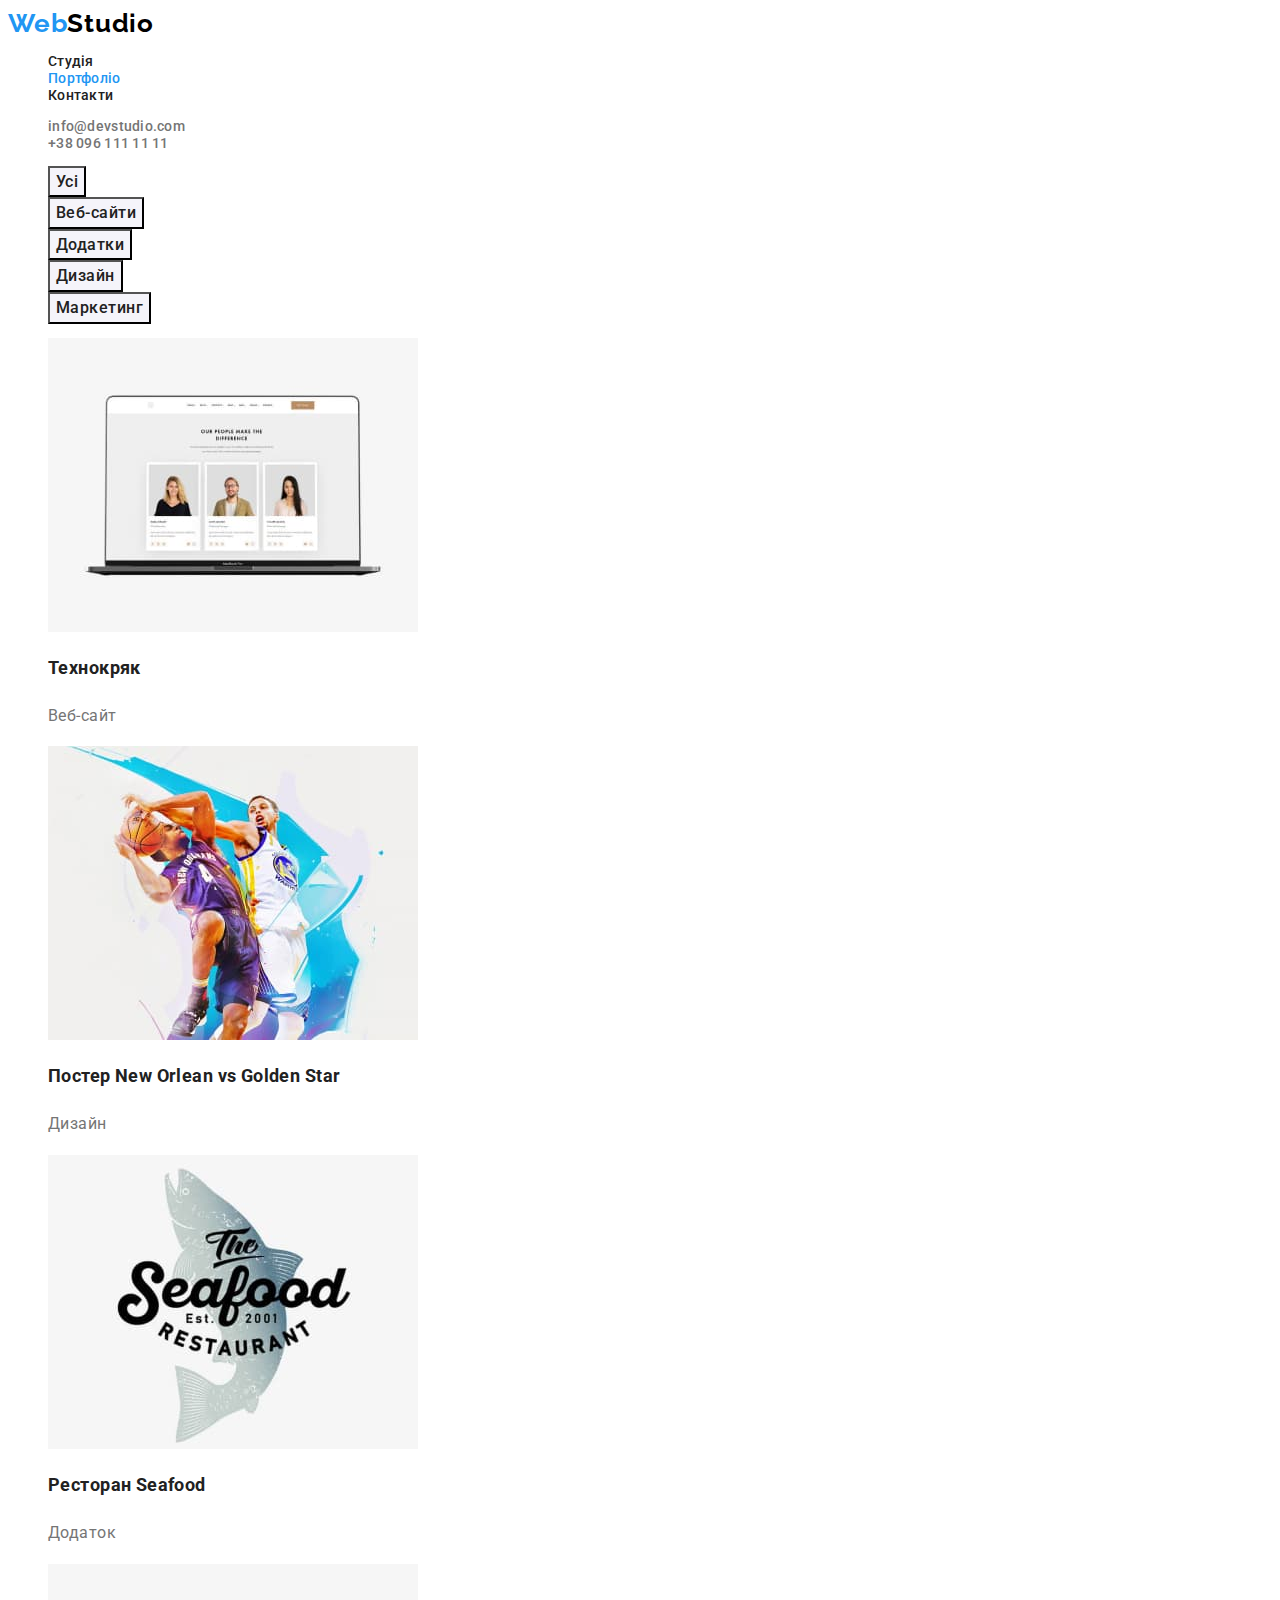
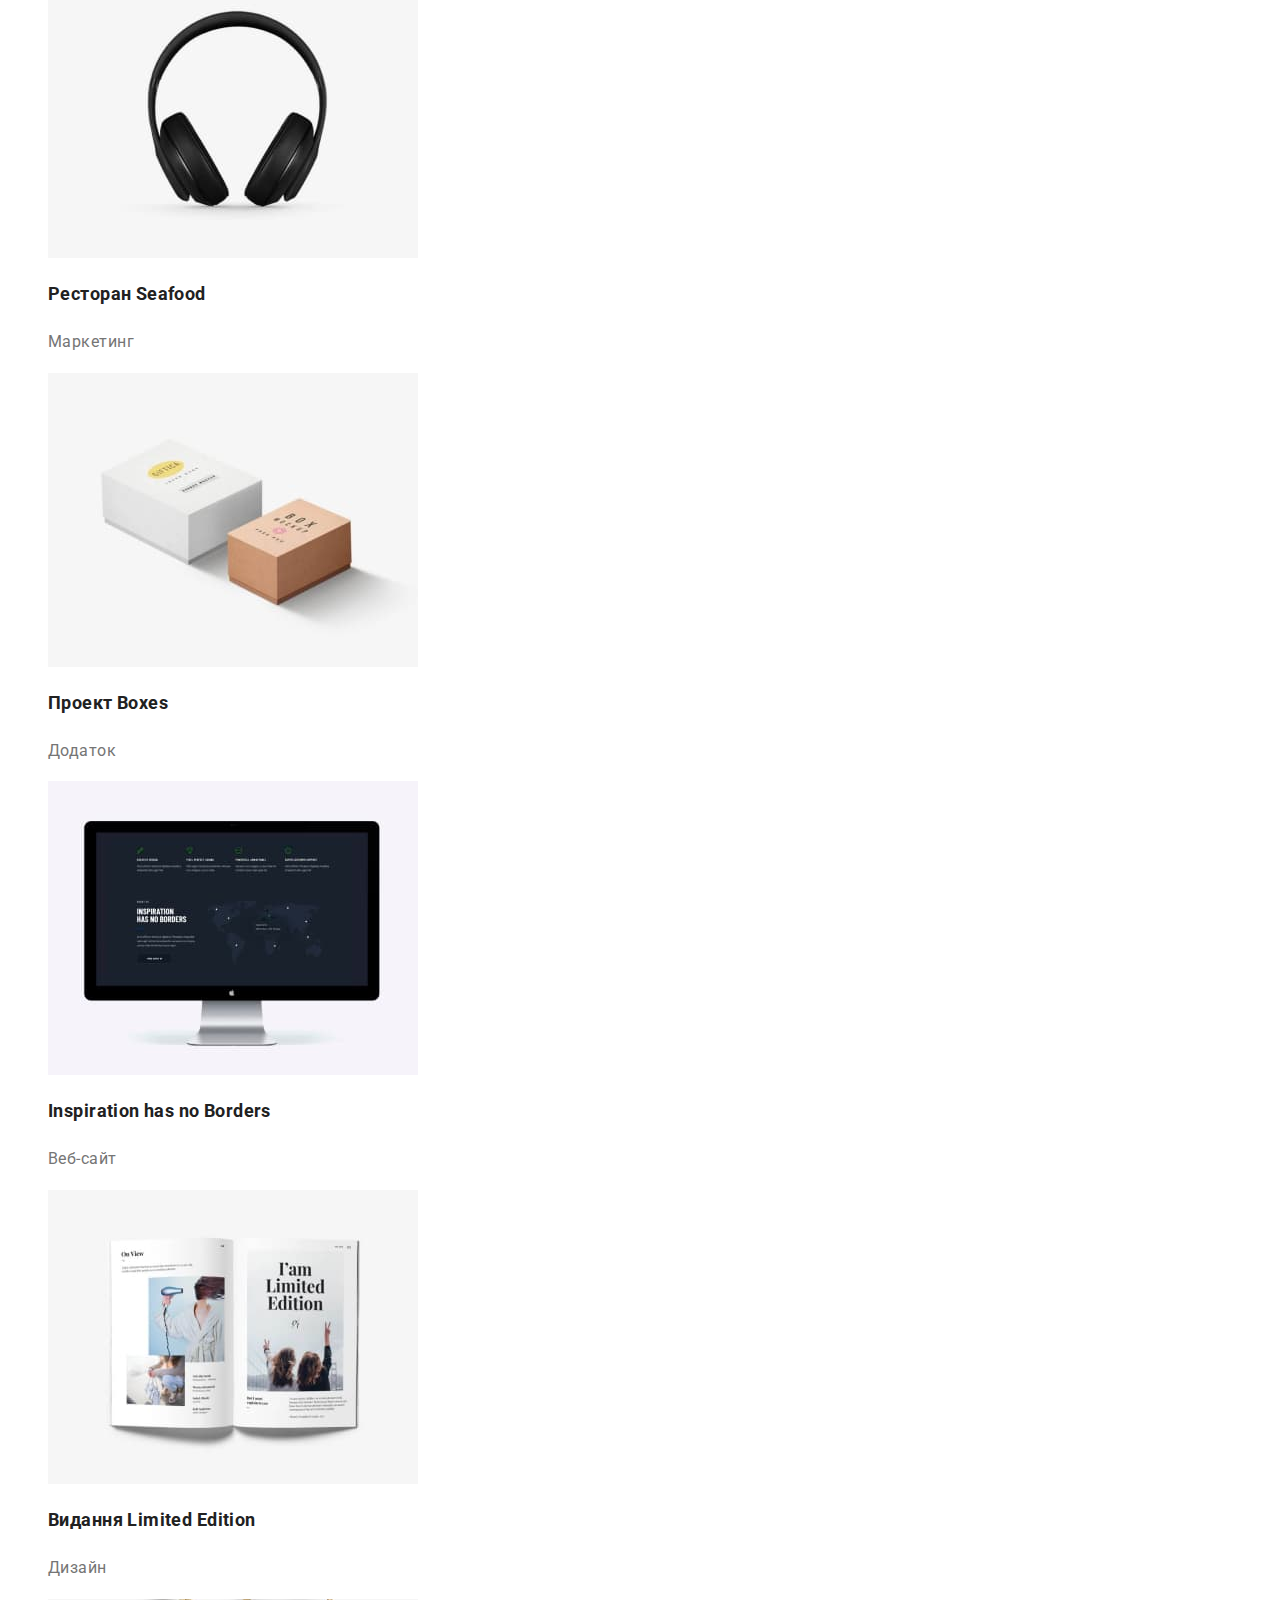
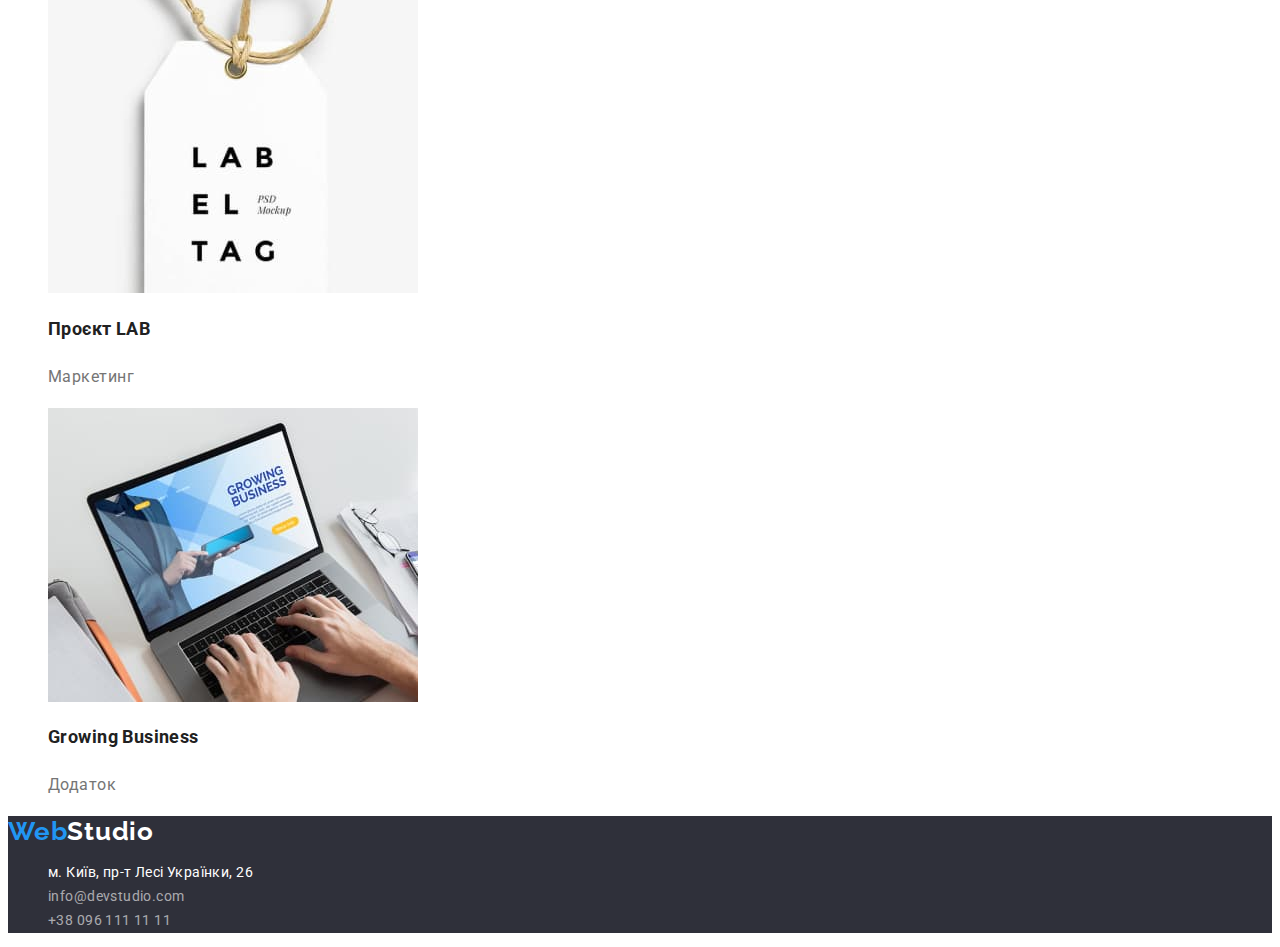
==== portfolio.html @ 6f320e2e "копія дз 2" ====
<!DOCTYPE html>
<html lang="uk">
  <head>
    <meta charset="UTF-8" />
    <meta http-equiv="X-UA-Compatible" content="IE=edge" />
    <meta name="viewport" content="width=device-width, initial-scale=1.0" />
    <title>Портфоліо</title>
    <link rel="preconnect" href="https://fonts.googleapis.com" />
    <link rel="preconnect" href="https://fonts.gstatic.com" crossorigin />
    <link
      href="https://fonts.googleapis.com/css2?family=Raleway:wght@700&family=Roboto:wght@400;500;700&display=swap"
      rel="stylesheet"
    />
    <link rel="stylesheet" href="./css/styles.css" />
  </head>
  <body>
    <!--Хедер-->
    <header class="sky">
      <a href="index.html" class="logo link"><span>Web</span>Studio</a>
      <!--Навігація-->
      <nav>
        <ul class="site-nav list">
          <li><a href="./index.html" class="link">Студія</a></li>
          <li><a href="./portfolio.html" class="link current">Портфоліо</a></li>
          <li><a href="" class="link">Контакти</a></li>
        </ul>
      </nav>
      <ul class="contact-nav list">
        <li>
          <a href="mailto:info@devstudio.com" class="link">info@devstudio.com</a>
        </li>
        <li><a href="tel:+380961111111" class="link">+38 096 111 11 11</a></li>
      </ul>
    </header>
    <!--Основний контент-->
    <main>
      <section>
        <h1 class="visually-hidden">Приклади робіт</h1>
        <ul class="filter list">
          <li>
            <button type="button" class="buttons">Усі</button>
          </li>
          <li>
            <button type="button" class="buttons">Веб-сайти</button>
          </li>
          <li>
            <button type="button" class="buttons">Додатки</button>
          </li>
          <li>
            <button type="button" class="buttons">Дизайн</button>
          </li>
          <li>
            <button type="button" class="buttons">Маркетинг</button>
          </li>
        </ul>
        <ul class="example list">
          <li>
            <img src="./images/website1.jpg" alt="Вебсайт" width="370" height="294" />
            <h2 class="title">Технокряк</h2>
            <p class="text">Веб-сайт</p>
          </li>
          <li>
            <img src="./images/design1.jpg" alt="Дизайн" width="370" height="294" />
            <h2 class="title">Постер New Orlean vs Golden Star</h2>
            <p class="text">Дизайн</p>
          </li>
          <li>
            <img src="./images/app1.jpg" alt="Додаток" width="370" height="294" />
            <h2 class="title">Ресторан Seafood</h2>
            <p class="text">Додаток</p>
          </li>
          <li>
            <img src="./images/marketing1.jpg" alt="Маркетинг" width="370" height="294" />
            <h2 class="title">Ресторан Seafood</h2>
            <p class="text">Маркетинг</p>
          </li>
          <li>
            <img src="./images/app2.jpg" alt="Додаток" width="370" height="294" />
            <h2 class="title">Проект Boxes</h2>
            <p class="text">Додаток</p>
          </li>
          <li>
            <img src="./images/website2.jpg" alt="Вебсайт" width="370" height="294" />
            <h2 class="title">Inspiration has no Borders</h2>
            <p class="text">Веб-сайт</p>
          </li>
          <li>
            <img src="./images/design2.jpg" alt="Дизайн" width="370" height="294" />
            <h2 class="title">Видання Limited Edition</h2>
            <p class="text">Дизайн</p>
          </li>
          <li>
            <img src="./images/marketing2.jpg" alt="Маркетинг" width="370" height="294" />
            <h2 class="title">Проєкт LAB</h2>
            <p class="text">Маркетинг</p>
          </li>
          <li>
            <img src="./images/app3.jpg" alt="Додаток" width="370" height="294" />
            <h2 class="title">Growing Business</h2>
            <p class="text">Додаток</p>
          </li>
        </ul>
      </section>
    </main>
    <!--Футер-->
    <footer class="ground">
      <a href="./index.html" class="logo low link"><span>Web</span>Studio</a>
      <address>
        <ul class="contact-low list">
          <li>
            <a
              href="https://goo.gl/maps/1MLwTADq2i4F3AsC8"
              target="_blank"
              title="Google maps"
              rel="noopener nofollow noreferrer"
              class="map link"
              >м. Київ, пр-т Лесі Українки, 26</a
            >
          </li>
          <li>
            <a href="mailto:info@devstudio.com" class="link-low link">info@devstudio.com</a>
          </li>
          <li><a href="tel:+380961111111" class="link-low link">+38 096 111 11 11</a></li>
        </ul>
      </address>
    </footer>
  </body>
</html>
---- css/styles.css ----
/* Палітра*/
/*Основний крлір тексту  #212121 */
/*Вторинний колір тексту #757575 */
/*Вторинний колір тексту #000000 */
/* Акцентний колір #2196F3 */
/* Акцентний колір #188CE8 */
/* Основний колір фону #FFFFFF */
/* Вторинний колір фону #2F303A */
/* Вторинний колір фону #EEEEEE */
/* Колір фону кнопок #F5F4FA */
/* Колір посилань rgba(255, 255, 255, 0.6)*/
/* #ECECEC */

:root {
  --primary-text-color--: #212121;
  --secondary-text-color--: #757575;
  --little-tetxt-color--: #000000;
  --accent-first-color--: #2196f3;
  --accent-second-color--: #188ce8;
  --primary-bg-color--: #ffffff;
  --secondary-bg-color--: #2f303a;
  --little-bg-color--: #f5f5f5;
  --button-bg-color--: #f5f4fa;
  --link-color--: rgba(255, 255, 255, 0.6);
}

body {
  background-color: var(--primary-bg-color);
  color: #212121;

  font-family: 'Roboto', sans-serif;
  font-size: 14px;
  letter-spacing: 0.03em;
}
.list {
  list-style: none;
}
.link,
address {
  text-decoration: none;
}
.site-nav .link:hover,
.site-nav .link:focus {
  color: var(--accent-first-color--);
}
.contact-nav .link:hover,
.contact-nav .link:focus {
  color: var(--accent-first-color--);
}
.buttons:hover,
.buttons:focus {
  color: #ffffff;
  background-color: var(--accent-first-color--);
}
.button:hover,
.button:focus {
  color: #ffffff;
  background-color: var(--accent-second-color--);
}
.contact-low .map:hover,
.contact-low .map:focus {
  color: var(--accent-first-color--);
}
.contact-low .link-low:hover,
.contact-low .link-low:focus {
  color: var(--accent-first-color--);
}

/* Портфоліо */

/* Logo */
.logo {
  color: var(--little-tetxt-color--);

  font-family: 'Raleway';
  font-style: normal;
  font-weight: 700;
  font-size: 26px;
  line-height: 1.19;
  letter-spacing: 0.03em;
}
.logo span {
  color: var(--accent-first-color--);
}

/* Site-nav */
.site-nav .link {
  color: var(--primary-text-color--);

  font-weight: 500;
  font-size: 14px;
  line-height: 1.14;
  letter-spacing: 0.02em;
}
.site-nav .current {
  color: var(--accent-first-color--);
}

/* Contact nav */
.contact-nav .link {
  color: var(--secondary-text-color--);

  font-weight: 500;
  font-size: 14px;
  line-height: 1.14;
  letter-spacing: 0.02em;
}
/* Example filter */
.buttons {
  color: var(--primary-text-color--);
  background-color: var(--button-bg-color--);
  cursor: pointer;

  font-family: inherit;
  font-style: normal;
  font-weight: 500;
  font-size: 16px;
  line-height: 1.6;
  text-align: center;
  letter-spacing: 0.03em;
}

/* Example list */
.example .title {
  color: var(--primary-text-color--);

  font-weight: 700;
  font-size: 18px;
  line-height: 2;
}
.example .text {
  color: var(--secondary-text-color--);

  font-weight: 400;
  font-size: 16px;
  line-height: 1.8;
  letter-spacing: 0.03em;
}

/* Студія */

/* Основний контент */
.hero {
  background-color: var(--secondary-bg-color--);
}
.hero-title {
  color: #ffffff;

  font-weight: 900;
  font-size: 44px;
  line-height: 1.4;
  text-align: center;
  letter-spacing: 0.06em;
  text-transform: uppercase;
}
.button {
  color: #ffffff;
  background-color: #2196f3;
  cursor: pointer;

  font-family: inherit;
  font-style: normal;
  font-weight: 700;
  font-size: 16px;
  line-height: 1.9;

  display: flex;
  align-items: center;
  text-align: center;
  letter-spacing: 0.06em;
}

/* Особливості */
.visually-hidden {
  position: absolute;
  width: 1px;
  height: 1px;
  margin: -1px;
  border: 0;
  padding: 0;

  white-space: nowrap;
  clip-path: inset(100%);
  clip: rect(0 0 0 0);
  overflow: hidden;
}

.features-list .title {
  color: var(--primary-text-color--);

  font-weight: 700;
  font-size: 14px;
  line-height: 1.14;
  letter-spacing: 0.03em;
  text-transform: uppercase;
}
.features-list .text {
  color: var(--secondary-text-color--);

  font-weight: 400;
  font-size: 14px;
  line-height: 1.7;
  letter-spacing: 0.03em;
}

/* Чим ми займаємось */ /* Наша команда */

.direction .title,
.team .title {
  color: var(--primary-text-color--);

  font-weight: 700;
  font-size: 36px;
  line-height: 1.17;
  text-align: center;
  letter-spacing: 0.03em;
}
.team {
  background-color: #f5f4fa;
}
.card {
  background-color: var(--primary-bg-color--);
}
.team .name {
  color: var(--primary-text-color--);

  font-weight: 500;
  font-size: 16px;
  line-height: 1.19;
  letter-spacing: 0.03em;
}
.team .profession {
  color: var(--secondary-text-color--);

  font-weight: 400;
  font-size: 16px;
  line-height: 1.19;
  letter-spacing: 0.03em;
}

/* Footer */

.ground {
  background-color: var(--secondary-bg-color--);
}

/*Logo low*/
.logo.low {
  color: #ffffff;
}
.logo.low span {
  color: var(--accent-first-color--);
}

/*Contact low */
.contact-low {
  font-style: normal;
}
.contact-low .map {
  color: #ffffff;

  font-weight: 400;
  font-size: 14px;
  line-height: 1.7;
  letter-spacing: 0.03em;
}
.contact-low .link-low {
  color: var(--link-color--);

  font-weight: 400;
  font-size: 14px;
  line-height: 1.7;
  letter-spacing: 0.03em;
}
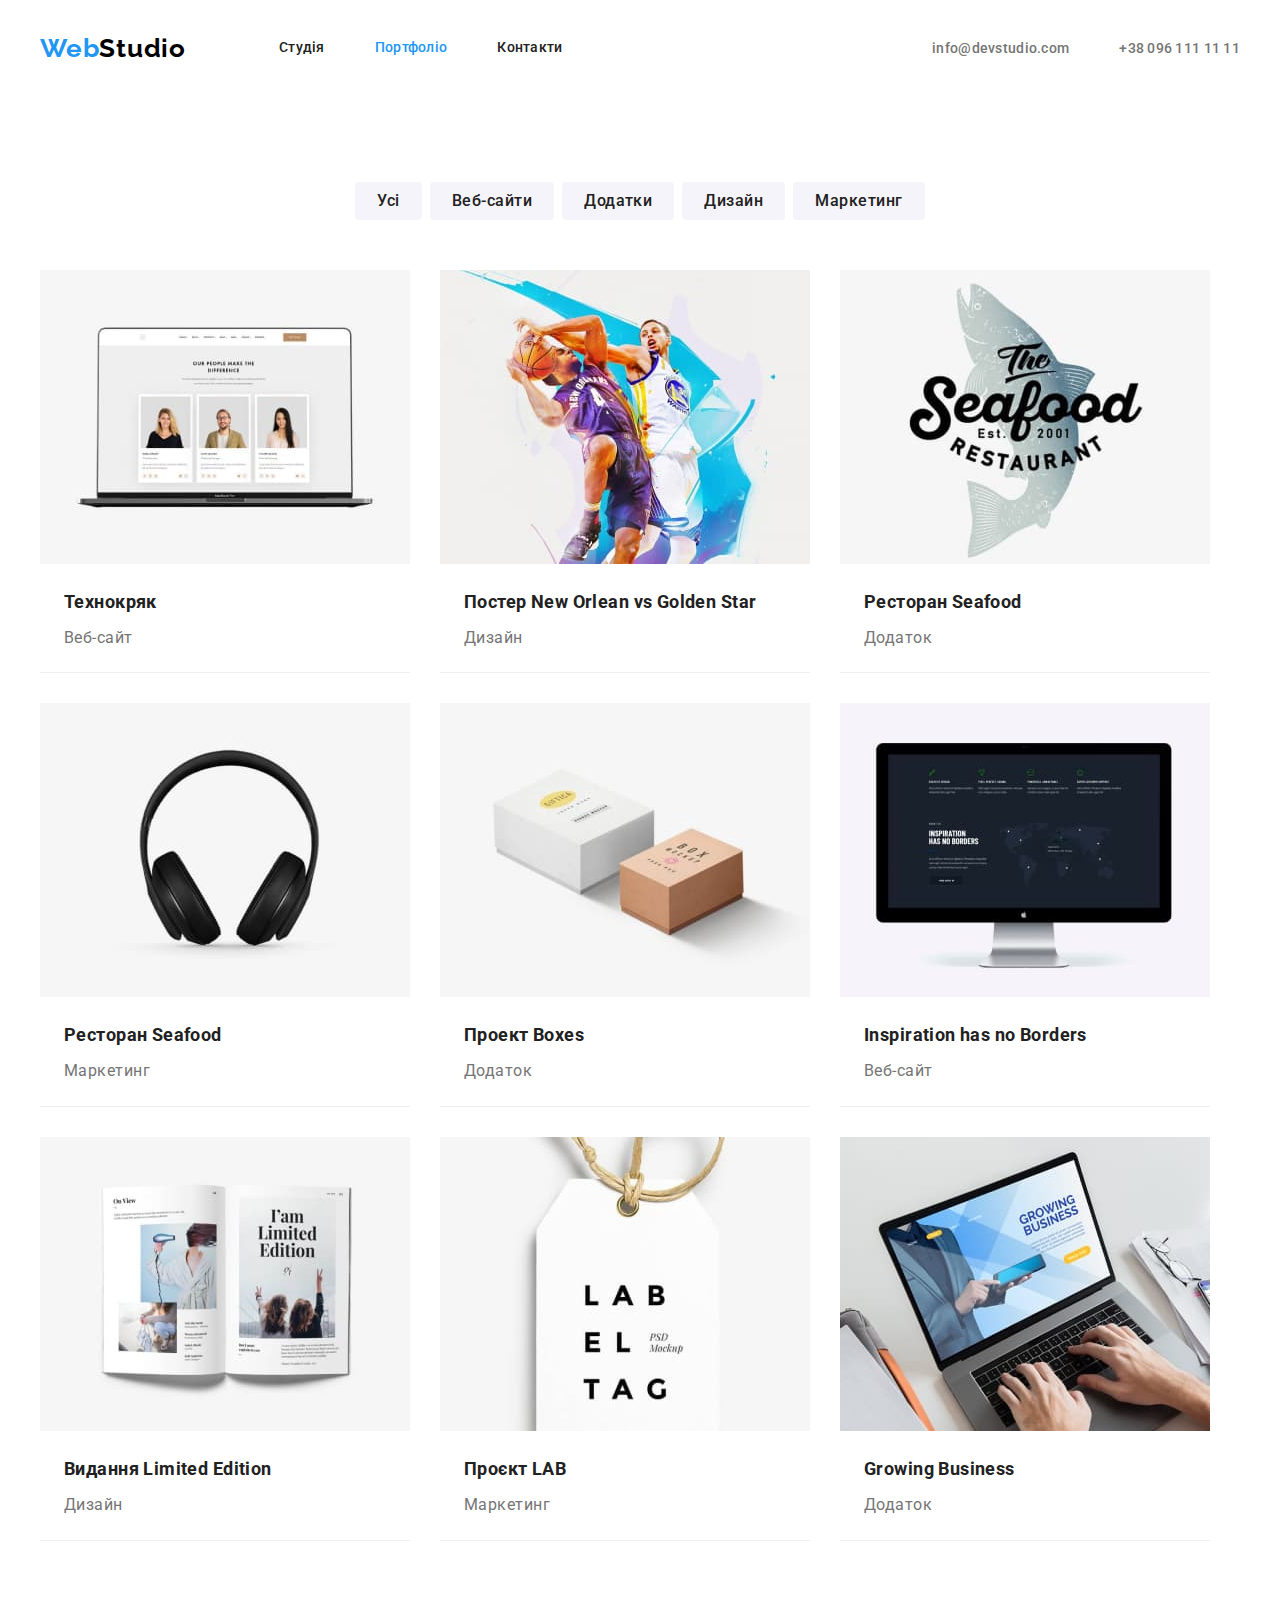
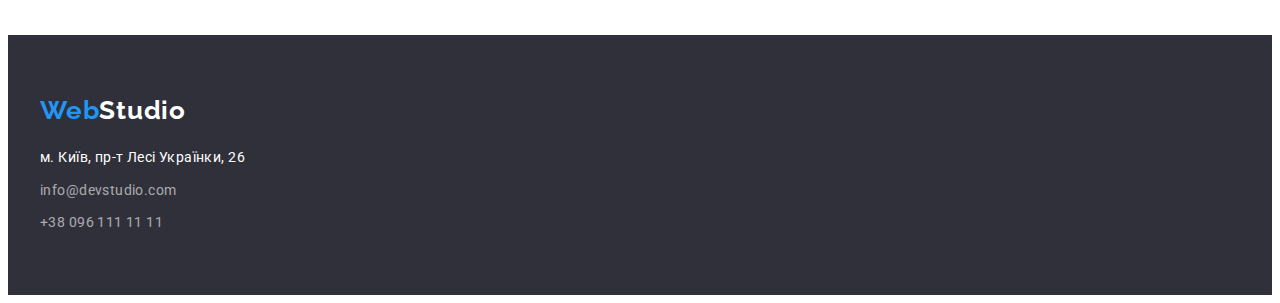
==== commit a7425bf5: "ДЗ 3" ====
--- a/portfolio.html
+++ b/portfolio.html
@@ -11,118 +11,131 @@
       href="https://fonts.googleapis.com/css2?family=Raleway:wght@700&family=Roboto:wght@400;500;700&display=swap"
       rel="stylesheet"
     />
+    <link
+      rel="stylesheet"
+      href="https://cdnjs.cloudflare.com/ajax/libs/modern-normalize/1.1.0/modern-normalize.min.css"
+      integrity="sha512-wpPYUAdjBVSE4KJnH1VR1HeZfpl1ub8YT/NKx4PuQ5NmX2tKuGu6U/JRp5y+Y8XG2tV+wKQpNHVUX03MfMFn9Q=="
+      crossorigin="anonymous"
+      referrerpolicy="no-referrer"
+    />
     <link rel="stylesheet" href="./css/styles.css" />
   </head>
   <body>
     <!--Хедер-->
     <header class="sky">
-      <a href="index.html" class="logo link"><span>Web</span>Studio</a>
-      <!--Навігація-->
-      <nav>
-        <ul class="site-nav list">
-          <li><a href="./index.html" class="link">Студія</a></li>
-          <li><a href="./portfolio.html" class="link current">Портфоліо</a></li>
-          <li><a href="" class="link">Контакти</a></li>
+      <div class="container">
+        <a href="index.html" class="logo link"><span>Web</span>Studio</a>
+        <!--Навігація-->
+        <nav class="navigate">
+          <ul class="site-nav list">
+            <li><a href="./index.html" class="link">Студія</a></li>
+            <li><a href="./portfolio.html" class="link current">Портфоліо</a></li>
+            <li><a href="" class="link">Контакти</a></li>
+          </ul>
+        </nav>
+        <ul class="contact-nav list">
+          <li>
+            <a href="mailto:info@devstudio.com" class="link">info@devstudio.com</a>
+          </li>
+          <li><a href="tel:+380961111111" class="link">+38 096 111 11 11</a></li>
         </ul>
-      </nav>
-      <ul class="contact-nav list">
-        <li>
-          <a href="mailto:info@devstudio.com" class="link">info@devstudio.com</a>
-        </li>
-        <li><a href="tel:+380961111111" class="link">+38 096 111 11 11</a></li>
-      </ul>
+      </div>
     </header>
     <!--Основний контент-->
     <main>
-      <section>
-        <h1 class="visually-hidden">Приклади робіт</h1>
+      <section class="portfolio">
+        <div class="container">
+          <h1 class="visually-hidden">Приклади робіт</h1>
         <ul class="filter list">
-          <li>
+          <li class="item">
             <button type="button" class="buttons">Усі</button>
           </li>
-          <li>
+          <li class="item">
             <button type="button" class="buttons">Веб-сайти</button>
           </li>
-          <li>
+          <li class="item">
             <button type="button" class="buttons">Додатки</button>
           </li>
-          <li>
+          <li class="item">
             <button type="button" class="buttons">Дизайн</button>
           </li>
-          <li>
+          <li class="item">
             <button type="button" class="buttons">Маркетинг</button>
           </li>
         </ul>
-        <ul class="example list">
-          <li>
+        <ul class="example-list list">
+          <li class="item">
             <img src="./images/website1.jpg" alt="Вебсайт" width="370" height="294" />
             <h2 class="title">Технокряк</h2>
             <p class="text">Веб-сайт</p>
           </li>
-          <li>
+          <li class="item">
             <img src="./images/design1.jpg" alt="Дизайн" width="370" height="294" />
-            <h2 class="title">Постер New Orlean vs Golden Star</h2>
+           <h2 class="title">Постер New Orlean vs Golden Star</h2>
             <p class="text">Дизайн</p>
           </li>
-          <li>
+          <li class="item">
             <img src="./images/app1.jpg" alt="Додаток" width="370" height="294" />
             <h2 class="title">Ресторан Seafood</h2>
             <p class="text">Додаток</p>
           </li>
-          <li>
+          <li class="item">
             <img src="./images/marketing1.jpg" alt="Маркетинг" width="370" height="294" />
             <h2 class="title">Ресторан Seafood</h2>
             <p class="text">Маркетинг</p>
           </li>
-          <li>
+          <li class="item">
             <img src="./images/app2.jpg" alt="Додаток" width="370" height="294" />
             <h2 class="title">Проект Boxes</h2>
             <p class="text">Додаток</p>
           </li>
-          <li>
+          <li class="item">
             <img src="./images/website2.jpg" alt="Вебсайт" width="370" height="294" />
             <h2 class="title">Inspiration has no Borders</h2>
             <p class="text">Веб-сайт</p>
           </li>
-          <li>
+          <li class="item">
             <img src="./images/design2.jpg" alt="Дизайн" width="370" height="294" />
             <h2 class="title">Видання Limited Edition</h2>
             <p class="text">Дизайн</p>
           </li>
-          <li>
+          <li class="item">
             <img src="./images/marketing2.jpg" alt="Маркетинг" width="370" height="294" />
             <h2 class="title">Проєкт LAB</h2>
             <p class="text">Маркетинг</p>
           </li>
-          <li>
+          <li class="item">
             <img src="./images/app3.jpg" alt="Додаток" width="370" height="294" />
             <h2 class="title">Growing Business</h2>
             <p class="text">Додаток</p>
           </li>
         </ul>
       </section>
+        </div>
     </main>
     <!--Футер-->
     <footer class="ground">
-      <a href="./index.html" class="logo low link"><span>Web</span>Studio</a>
-      <address>
-        <ul class="contact-low list">
-          <li>
-            <a
-              href="https://goo.gl/maps/1MLwTADq2i4F3AsC8"
-              target="_blank"
-              title="Google maps"
-              rel="noopener nofollow noreferrer"
-              class="map link"
-              >м. Київ, пр-т Лесі Українки, 26</a
-            >
-          </li>
-          <li>
-            <a href="mailto:info@devstudio.com" class="link-low link">info@devstudio.com</a>
-          </li>
-          <li><a href="tel:+380961111111" class="link-low link">+38 096 111 11 11</a></li>
-        </ul>
-      </address>
+      <div class="container">
+        <a href="./index.html" class="logo low link"><span>Web</span>Studio</a>
+        <address class="footer-address">
+          <ul class="contact-low list">
+            <li>
+              <a
+                href="https://goo.gl/maps/1MLwTADq2i4F3AsC8"
+                target="_blank"
+                title="Google maps"
+                rel="noopener nofollow noreferrer"
+                class="map link"
+                >м. Київ, пр-т Лесі Українки, 26</a
+              >
+            </li>
+            <li>
+              <a href="mailto:info@devstudio.com" class="link-low link mail">info@devstudio.com</a>
+            </li>
+            <li><a href="tel:+380961111111" class="link-low link tel">+38 096 111 11 11</a></li>
+          </ul>
+        </address>
+      </div>
     </footer>
   </body>
 </html>
--- a/css/styles.css
+++ b/css/styles.css
@@ -12,65 +12,74 @@
 /* #ECECEC */
 
 :root {
-  --primary-text-color--: #212121;
-  --secondary-text-color--: #757575;
-  --little-tetxt-color--: #000000;
+  --main-text-color--: #212121;
+  --ouwer-text-color--: #757575;
+  --logo-color-text--: #000000;
   --accent-first-color--: #2196f3;
   --accent-second-color--: #188ce8;
-  --primary-bg-color--: #ffffff;
-  --secondary-bg-color--: #2f303a;
+  --background-color--: #ffffff;
+  --background-footer-color--: #2f303a;
   --little-bg-color--: #f5f5f5;
-  --button-bg-color--: #f5f4fa;
-  --link-color--: rgba(255, 255, 255, 0.6);
+  --buttons-port-color--: #f5f4fa;
+  --conteiner-color--: #eeeeee;
+  --footer-text-color--: rgba(255, 255, 255, 0.6);
+  --background-section--: #e5e5e5;
+  --line-color--: #ececec;
+  --icon-color--: #afb1b8;
+  --main-font--: Roboto, sans-serif;
 }
 
 body {
-  background-color: var(--primary-bg-color);
-  color: #212121;
-
-  font-family: 'Roboto', sans-serif;
-  font-size: 14px;
-  letter-spacing: 0.03em;
+  background-color: var(--background-color--);
+  color: var(--main-text-color--);
+  font-family: var(--main-font--);
+  font-size: 14px;
+  letter-spacing: 0.03em;
+}
+h1,
+h2,
+h3,
+h4,
+h5,
+h6,
+p,
+ul {
+  margin: 0;
+}
+img {
+  display: block;
+  max-width: 100%;
+  height: auto;
+}
+button {
+  display: block;
+  cursor: pointer;
+  border: none;
+  border-radius: 4px;
+}
+.container {
+  width: 1200px;
+  margin: 0 auto;
+  padding: 0 15px;
 }
 .list {
   list-style: none;
+  padding-left: 0;
+  margin: 0;
 }
 .link,
 address {
   text-decoration: none;
 }
-.site-nav .link:hover,
-.site-nav .link:focus {
-  color: var(--accent-first-color--);
-}
-.contact-nav .link:hover,
-.contact-nav .link:focus {
-  color: var(--accent-first-color--);
-}
-.buttons:hover,
-.buttons:focus {
-  color: #ffffff;
-  background-color: var(--accent-first-color--);
-}
-.button:hover,
-.button:focus {
-  color: #ffffff;
-  background-color: var(--accent-second-color--);
-}
-.contact-low .map:hover,
-.contact-low .map:focus {
-  color: var(--accent-first-color--);
-}
-.contact-low .link-low:hover,
-.contact-low .link-low:focus {
-  color: var(--accent-first-color--);
-}
-
-/* Портфоліо */
+.footer-address {
+  font-style: normal;
+}
+
+/* Хедер */
 
 /* Logo */
 .logo {
-  color: var(--little-tetxt-color--);
+  color: var(--logo-color-text--);
 
   font-family: 'Raleway';
   font-style: normal;
@@ -83,9 +92,26 @@
   color: var(--accent-first-color--);
 }
 
+.sky .container {
+  display: flex;
+  align-items: center;
+}
+.container .logo {
+  margin-right: 93px;
+}
 /* Site-nav */
+.site-nav {
+  display: flex;
+}
 .site-nav .link {
-  color: var(--primary-text-color--);
+  display: block;
+  padding: 32px 0;
+}
+.site-nav li:not(:last-child) {
+  margin-right: 50px;
+}
+.site-nav .link {
+  color: var(--main-text-color--);
 
   font-weight: 500;
   font-size: 14px;
@@ -96,56 +122,53 @@
   color: var(--accent-first-color--);
 }
 
+.site-nav .link:hover,
+.site-nav .link:focus {
+  color: var(--accent-first-color--);
+}
+.site-nav .current:hover,
+.site-nav .current:focus {
+  color: var(--accent-second-color--);
+}
 /* Contact nav */
 .contact-nav .link {
-  color: var(--secondary-text-color--);
+  color: var(--ouwer-text-color--);
 
   font-weight: 500;
   font-size: 14px;
   line-height: 1.14;
   letter-spacing: 0.02em;
 }
-/* Example filter */
-.buttons {
-  color: var(--primary-text-color--);
-  background-color: var(--button-bg-color--);
-  cursor: pointer;
-
-  font-family: inherit;
-  font-style: normal;
-  font-weight: 500;
-  font-size: 16px;
-  line-height: 1.6;
-  text-align: center;
-  letter-spacing: 0.03em;
-}
-
-/* Example list */
-.example .title {
-  color: var(--primary-text-color--);
-
-  font-weight: 700;
-  font-size: 18px;
-  line-height: 2;
-}
-.example .text {
-  color: var(--secondary-text-color--);
-
-  font-weight: 400;
-  font-size: 16px;
-  line-height: 1.8;
-  letter-spacing: 0.03em;
+.contact-nav {
+  display: flex;
+  margin-left: auto;
+}
+.contact-nav li:not(:last-child) {
+  margin-right: 50px;
+}
+.contact-nav .link:hover,
+.contact-nav .link:focus {
+  color: var(--accent-first-color--);
 }
 
 /* Студія */
 
 /* Основний контент */
+.hero .container {
+  padding-top: 200px;
+  padding-bottom: 200px;
+  margin-left: auto;
+  margin-right: auto;
+  width: 696px;
+}
+
 .hero {
-  background-color: var(--secondary-bg-color--);
+  background-color: var(--background-footer-color--);
 }
 .hero-title {
-  color: #ffffff;
-
+  margin-bottom: 30px;
+
+  color: #ffffff;
   font-weight: 900;
   font-size: 44px;
   line-height: 1.4;
@@ -154,20 +177,23 @@
   text-transform: uppercase;
 }
 .button {
+  padding: 10px 32px;
+  margin-left: auto;
+  margin-right: auto;
+
   color: #ffffff;
   background-color: #2196f3;
   cursor: pointer;
-
   font-family: inherit;
   font-style: normal;
   font-weight: 700;
   font-size: 16px;
   line-height: 1.9;
-
-  display: flex;
-  align-items: center;
-  text-align: center;
-  letter-spacing: 0.06em;
+}
+.button:hover,
+.button:focus {
+  color: #ffffff;
+  background-color: var(--accent-second-color--);
 }
 
 /* Особливості */
@@ -184,10 +210,21 @@
   clip: rect(0 0 0 0);
   overflow: hidden;
 }
-
+.features-list {
+  display: flex;
+  padding-top: 94px;
+  padding-bottom: 94px;
+}
+.features-list .item {
+  width: 270px;
+}
+.features-list .item:not(:last-child) {
+  margin-right: 30px;
+}
 .features-list .title {
-  color: var(--primary-text-color--);
-
+  margin-bottom: 10px;
+
+  color: var(--main-text-color--);
   font-weight: 700;
   font-size: 14px;
   line-height: 1.14;
@@ -195,7 +232,7 @@
   text-transform: uppercase;
 }
 .features-list .text {
-  color: var(--secondary-text-color--);
+  color: var(--ouwer-text-color--);
 
   font-weight: 400;
   font-size: 14px;
@@ -207,30 +244,60 @@
 
 .direction .title,
 .team .title {
-  color: var(--primary-text-color--);
-
+  margin-bottom: 50px;
+
+  color: var(--main-text-color--);
   font-weight: 700;
   font-size: 36px;
   line-height: 1.17;
   text-align: center;
   letter-spacing: 0.03em;
 }
+.direction .container {
+  padding-bottom: 94px;
+}
+.direction .list {
+  display: flex;
+}
+.direction .item:not(:last-child) {
+  margin-right: 30px;
+}
+.team .container {
+  padding-top: 94px;
+  padding-bottom: 94px;
+}
+.card-list {
+  display: flex;
+}
 .team {
   background-color: #f5f4fa;
 }
 .card {
-  background-color: var(--primary-bg-color--);
+  padding-bottom: 30px;
+
+  text-align: center;
+  background-color: var(--background-color--);
+  box-shadow: 0px 1px 3px rgba(0, 0, 0, 0.12), 0px 1px 1px rgba(0, 0, 0, 0.14),
+    0px 2px 1px rgba(0, 0, 0, 0.2);
+  border-radius: 0px 0px 4px 4px;
+}
+.card:not(:last-child) {
+  margin-right: 30px;
+}
+.card img {
+  margin-bottom: 30px;
 }
 .team .name {
-  color: var(--primary-text-color--);
-
+  margin-bottom: 10px;
+
+  color: var(--main-text-color--);
   font-weight: 500;
   font-size: 16px;
   line-height: 1.19;
   letter-spacing: 0.03em;
 }
 .team .profession {
-  color: var(--secondary-text-color--);
+  color: var(--ouwer-text-color--);
 
   font-weight: 400;
   font-size: 16px;
@@ -238,14 +305,99 @@
   letter-spacing: 0.03em;
 }
 
+/* Портфоліо */
+
+.portfolio .container {
+  padding-top: 94px;
+  padding-bottom: 94px;
+}
+.filter {
+  display: flex;
+  padding-bottom: 16px;
+  margin-bottom: 34px;
+  justify-content: center;
+}
+.filter .item:not(:last-child) {
+  margin-right: 8px;
+}
+
+/* Example filter */
+.buttons {
+  padding: 6px 22px;
+
+  color: var(--main-text-color--);
+  background-color: var(--buttons-port-color--);
+  cursor: pointer;
+  font-family: inherit;
+  font-style: normal;
+  font-weight: 500;
+  font-size: 16px;
+  line-height: 1.6;
+  text-align: center;
+  letter-spacing: 0.03em;
+}
+.buttons:hover,
+.buttons:focus {
+  color: #ffffff;
+  background-color: var(--accent-first-color--);
+}
+
+/* Example list */
+.example-list {
+  display: flex;
+  flex-wrap: wrap;
+}
+.example-list .item {
+  padding-bottom: 20px;
+  border-bottom: 1px solid #eeeeee;
+}
+.example-list img {
+  display: block;
+  margin-bottom: 20px;
+}
+.example-list .item:not(:nth-child(3n)) {
+  margin-right: 30px;
+}
+.example-list .item:nth-child(-n + 6) {
+  margin-bottom: 30px;
+}
+.example-list .title {
+  margin-bottom: 4px;
+  margin-left: 24px;
+  width: 322px;
+
+  color: var(--main-text-color--);
+  font-weight: 700;
+  font-size: 18px;
+  line-height: 2;
+}
+.example-list .text {
+  width: 322px;
+  margin-left: 24px;
+
+  color: var(--ouwer-text-color--);
+  font-weight: 400;
+  font-size: 16px;
+  line-height: 1.8;
+  letter-spacing: 0.03em;
+}
+
 /* Footer */
+.ground .container {
+  padding-top: 60px;
+  padding-bottom: 60px;
+}
 
 .ground {
-  background-color: var(--secondary-bg-color--);
+  background-color: var(--background-footer-color--);
 }
 
 /*Logo low*/
 .logo.low {
+  display: block;
+  width: 145px;
+  margin-bottom: 20px;
+
   color: #ffffff;
 }
 .logo.low span {
@@ -253,22 +405,36 @@
 }
 
 /*Contact low */
-.contact-low {
-  font-style: normal;
+.footer-address {
+  width: 231px;
 }
 .contact-low .map {
-  color: #ffffff;
-
+  display: block;
+  margin-bottom: 9px;
+
+  color: #ffffff;
   font-weight: 400;
   font-size: 14px;
   line-height: 1.7;
   letter-spacing: 0.03em;
 }
+.contact-low .map:hover,
+.contact-low .map:focus {
+  color: var(--accent-first-color--);
+}
+.contact-low .mail {
+  display: block;
+  margin-bottom: 9px;
+}
 .contact-low .link-low {
-  color: var(--link-color--);
+  color: var(--footer-text-color--);
 
   font-weight: 400;
   font-size: 14px;
   line-height: 1.7;
   letter-spacing: 0.03em;
 }
+.contact-low .link-low:hover,
+.contact-low .link-low:focus {
+  color: var(--accent-first-color--);
+}
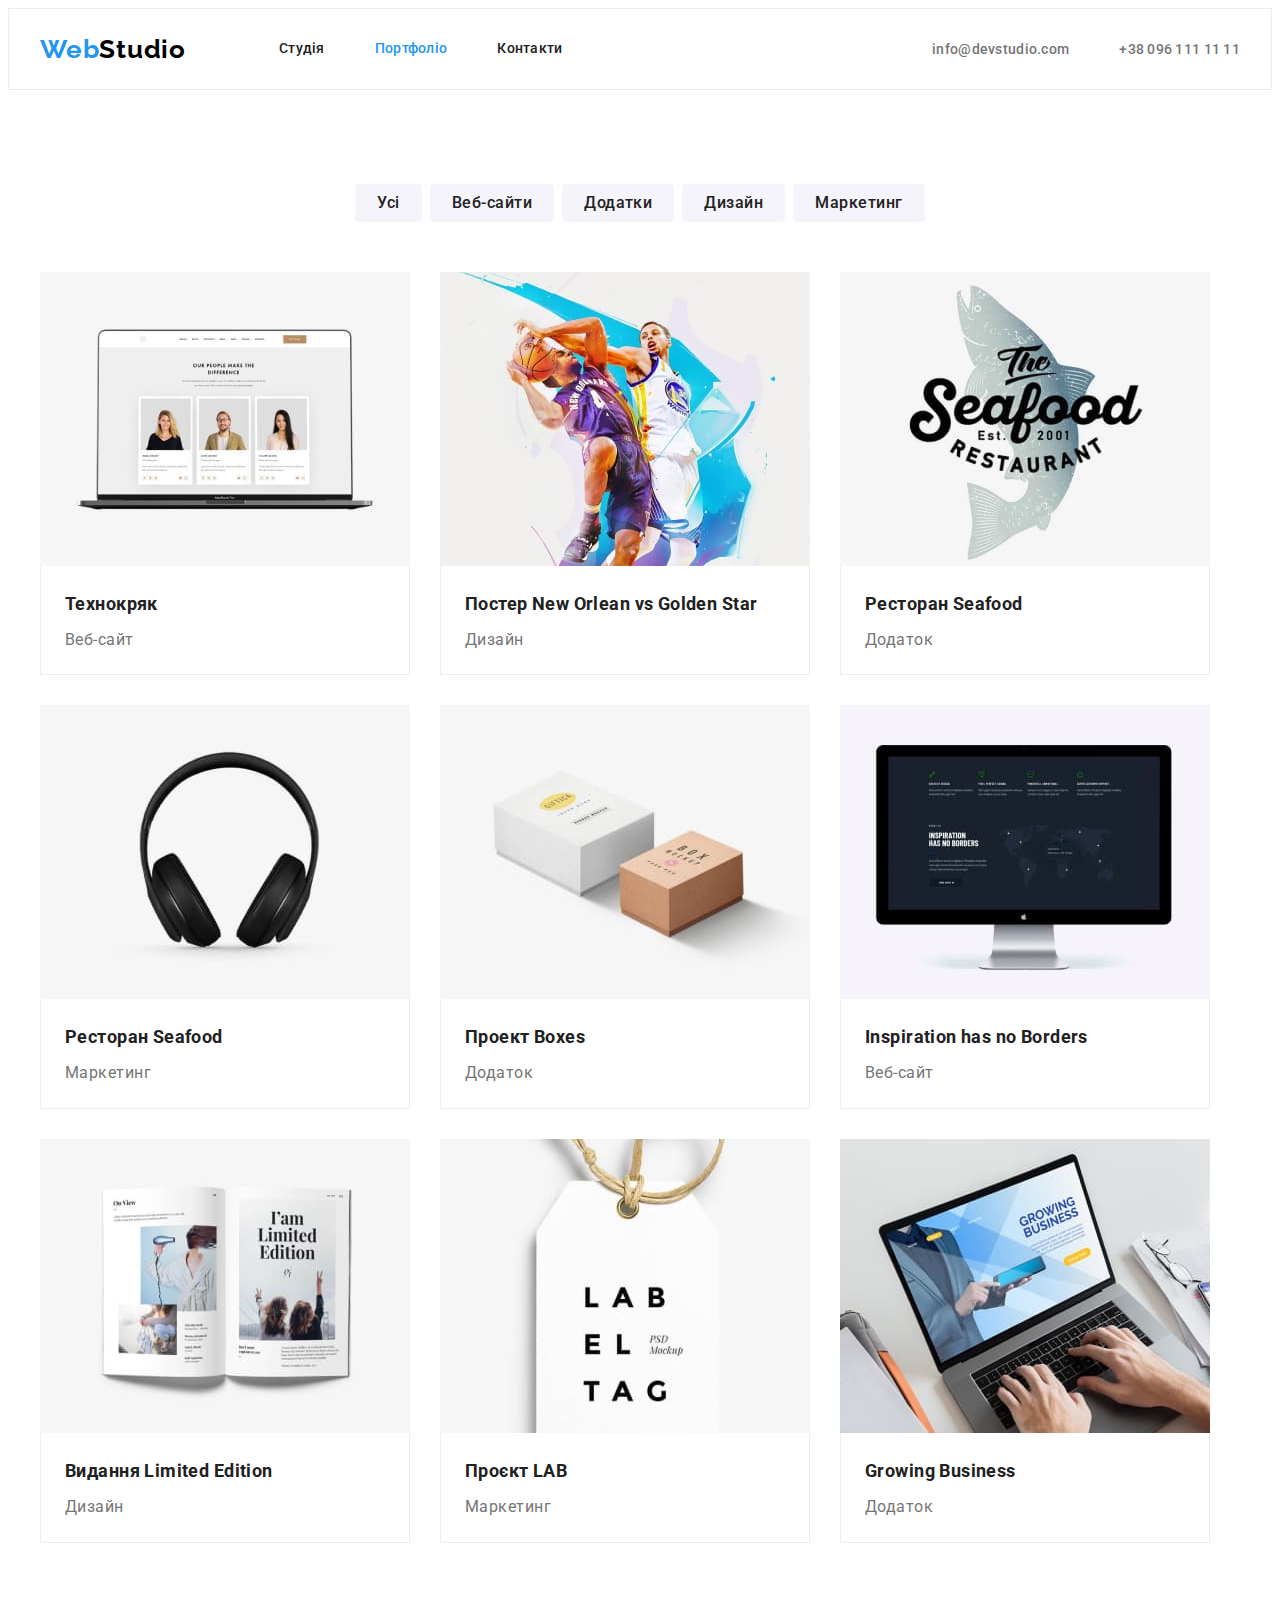
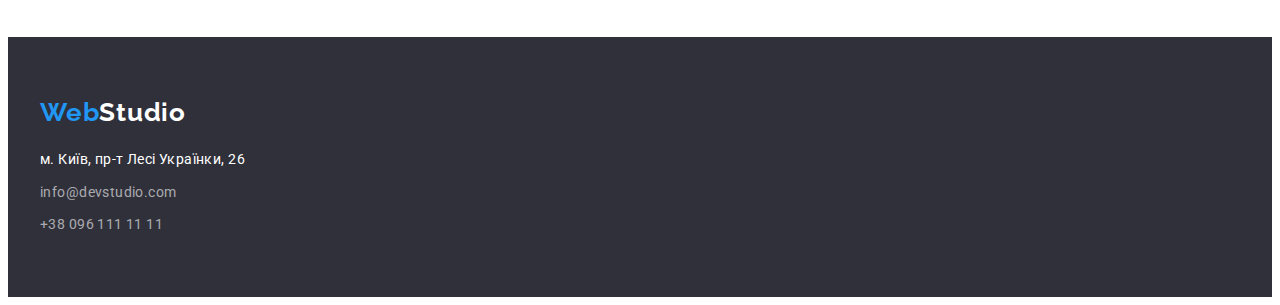
==== commit b1747745: "ДЗ 3 ВИПРАВИВ" ====
--- a/portfolio.html
+++ b/portfolio.html
@@ -43,7 +43,7 @@
     </header>
     <!--Основний контент-->
     <main>
-      <section class="portfolio">
+      <section class="portfolio section">
         <div class="container">
           <h1 class="visually-hidden">Приклади робіт</h1>
         <ul class="filter list">
@@ -66,48 +66,48 @@
         <ul class="example-list list">
           <li class="item">
             <img src="./images/website1.jpg" alt="Вебсайт" width="370" height="294" />
-            <h2 class="title">Технокряк</h2>
-            <p class="text">Веб-сайт</p>
+            <div class="item-inform"><h2 class="title">Технокряк</h2>
+            <p class="text">Веб-сайт</p></div>
           </li>
           <li class="item">
             <img src="./images/design1.jpg" alt="Дизайн" width="370" height="294" />
-           <h2 class="title">Постер New Orlean vs Golden Star</h2>
-            <p class="text">Дизайн</p>
+           <div class="item-inform"><h2 class="title">Постер New Orlean vs Golden Star</h2>
+            <p class="text">Дизайн</p></div>
           </li>
           <li class="item">
             <img src="./images/app1.jpg" alt="Додаток" width="370" height="294" />
-            <h2 class="title">Ресторан Seafood</h2>
-            <p class="text">Додаток</p>
+            <div class="item-inform"><h2 class="title">Ресторан Seafood</h2>
+            <p class="text">Додаток</p></div>
           </li>
           <li class="item">
             <img src="./images/marketing1.jpg" alt="Маркетинг" width="370" height="294" />
-            <h2 class="title">Ресторан Seafood</h2>
-            <p class="text">Маркетинг</p>
+            <div class="item-inform"><h2 class="title">Ресторан Seafood</h2>
+            <p class="text">Маркетинг</p></div>
           </li>
           <li class="item">
             <img src="./images/app2.jpg" alt="Додаток" width="370" height="294" />
-            <h2 class="title">Проект Boxes</h2>
-            <p class="text">Додаток</p>
+            <div class="item-inform"><h2 class="title">Проект Boxes</h2>
+            <p class="text">Додаток</p></div>
           </li>
           <li class="item">
             <img src="./images/website2.jpg" alt="Вебсайт" width="370" height="294" />
-            <h2 class="title">Inspiration has no Borders</h2>
-            <p class="text">Веб-сайт</p>
+            <div class="item-inform"><h2 class="title">Inspiration has no Borders</h2>
+            <p class="text">Веб-сайт</p></div>
           </li>
           <li class="item">
             <img src="./images/design2.jpg" alt="Дизайн" width="370" height="294" />
-            <h2 class="title">Видання Limited Edition</h2>
-            <p class="text">Дизайн</p>
+            <div class="item-inform"><h2 class="title">Видання Limited Edition</h2>
+            <p class="text">Дизайн</p></div>
           </li>
           <li class="item">
             <img src="./images/marketing2.jpg" alt="Маркетинг" width="370" height="294" />
-            <h2 class="title">Проєкт LAB</h2>
-            <p class="text">Маркетинг</p>
+            <div class="item-inform"><h2 class="title">Проєкт LAB</h2>
+            <p class="text">Маркетинг</p></div>
           </li>
           <li class="item">
             <img src="./images/app3.jpg" alt="Додаток" width="370" height="294" />
-            <h2 class="title">Growing Business</h2>
-            <p class="text">Додаток</p>
+            <div class="item-inform"><h2 class="title">Growing Business</h2>
+            <p class="text">Додаток</p></div>
           </li>
         </ul>
       </section>
@@ -119,7 +119,7 @@
         <a href="./index.html" class="logo low link"><span>Web</span>Studio</a>
         <address class="footer-address">
           <ul class="contact-low list">
-            <li>
+            <li class="item">
               <a
                 href="https://goo.gl/maps/1MLwTADq2i4F3AsC8"
                 target="_blank"
@@ -129,10 +129,12 @@
                 >м. Київ, пр-т Лесі Українки, 26</a
               >
             </li>
-            <li>
-              <a href="mailto:info@devstudio.com" class="link-low link mail">info@devstudio.com</a>
+            <li class="item">
+              <a href="mailto:info@devstudio.com" class="link-low link">info@devstudio.com</a>
             </li>
-            <li><a href="tel:+380961111111" class="link-low link tel">+38 096 111 11 11</a></li>
+            <li class="item">
+              <a href="tel:+380961111111" class="link-low link">+38 096 111 11 11</a>
+            </li>
           </ul>
         </address>
       </div>
--- a/css/styles.css
+++ b/css/styles.css
@@ -51,12 +51,19 @@
   max-width: 100%;
   height: auto;
 }
+address {
+  text-decoration: none;
+}
 button {
   display: block;
   cursor: pointer;
   border: none;
   border-radius: 4px;
 }
+.section {
+  padding-top: 94px;
+  padding-bottom: 94px;
+}
 .container {
   width: 1200px;
   margin: 0 auto;
@@ -67,12 +74,8 @@
   padding-left: 0;
   margin: 0;
 }
-.link,
-address {
+.link {
   text-decoration: none;
-}
-.footer-address {
-  font-style: normal;
 }
 
 /* Хедер */
@@ -91,7 +94,9 @@
 .logo span {
   color: var(--accent-first-color--);
 }
-
+.sky {
+  border: 1px solid #ececec;
+}
 .sky .container {
   display: flex;
   align-items: center;
@@ -154,18 +159,15 @@
 /* Студія */
 
 /* Основний контент */
-.hero .container {
+
+.hero {
   padding-top: 200px;
   padding-bottom: 200px;
-  margin-left: auto;
-  margin-right: auto;
+  background-color: var(--background-footer-color--);
+}
+.hero-title {
   width: 696px;
-}
-
-.hero {
-  background-color: var(--background-footer-color--);
-}
-.hero-title {
+  margin: 0 auto;
   margin-bottom: 30px;
 
   color: #ffffff;
@@ -178,8 +180,7 @@
 }
 .button {
   padding: 10px 32px;
-  margin-left: auto;
-  margin-right: auto;
+  margin: 0 auto;
 
   color: #ffffff;
   background-color: #2196f3;
@@ -189,6 +190,7 @@
   font-weight: 700;
   font-size: 16px;
   line-height: 1.9;
+  letter-spacing: 0.06em;
 }
 .button:hover,
 .button:focus {
@@ -212,8 +214,6 @@
 }
 .features-list {
   display: flex;
-  padding-top: 94px;
-  padding-bottom: 94px;
 }
 .features-list .item {
   width: 270px;
@@ -253,7 +253,7 @@
   text-align: center;
   letter-spacing: 0.03em;
 }
-.direction .container {
+.direction {
   padding-bottom: 94px;
 }
 .direction .list {
@@ -262,10 +262,8 @@
 .direction .item:not(:last-child) {
   margin-right: 30px;
 }
-.team .container {
-  padding-top: 94px;
-  padding-bottom: 94px;
-}
+/* Наша команда */
+
 .card-list {
   display: flex;
 }
@@ -273,20 +271,20 @@
   background-color: #f5f4fa;
 }
 .card {
-  padding-bottom: 30px;
-
   text-align: center;
   background-color: var(--background-color--);
   box-shadow: 0px 1px 3px rgba(0, 0, 0, 0.12), 0px 1px 1px rgba(0, 0, 0, 0.14),
     0px 2px 1px rgba(0, 0, 0, 0.2);
   border-radius: 0px 0px 4px 4px;
 }
+.team .card-inform {
+  padding-top: 30px;
+  padding-bottom: 30px;
+}
 .card:not(:last-child) {
   margin-right: 30px;
 }
-.card img {
-  margin-bottom: 30px;
-}
+
 .team .name {
   margin-bottom: 10px;
 
@@ -307,14 +305,13 @@
 
 /* Портфоліо */
 
-.portfolio .container {
+.section {
   padding-top: 94px;
   padding-bottom: 94px;
 }
 .filter {
   display: flex;
-  padding-bottom: 16px;
-  margin-bottom: 34px;
+  margin-bottom: 50px;
   justify-content: center;
 }
 .filter .item:not(:last-child) {
@@ -347,24 +344,26 @@
   display: flex;
   flex-wrap: wrap;
 }
-.example-list .item {
-  padding-bottom: 20px;
-  border-bottom: 1px solid #eeeeee;
-}
-.example-list img {
-  display: block;
-  margin-bottom: 20px;
-}
+
 .example-list .item:not(:nth-child(3n)) {
   margin-right: 30px;
 }
 .example-list .item:nth-child(-n + 6) {
   margin-bottom: 30px;
 }
+.example-list .item-inform {
+  padding-top: 20px;
+  padding-right: 24px;
+  padding-bottom: 20px;
+  padding-left: 24px;
+
+  background: #ffffff;
+  border-right: 1px solid #eeeeee;
+  border-left: 1px solid #eeeeee;
+  border-bottom: 1px solid #eeeeee;
+}
 .example-list .title {
   margin-bottom: 4px;
-  margin-left: 24px;
-  width: 322px;
 
   color: var(--main-text-color--);
   font-weight: 700;
@@ -372,32 +371,23 @@
   line-height: 2;
 }
 .example-list .text {
-  width: 322px;
-  margin-left: 24px;
-
   color: var(--ouwer-text-color--);
-  font-weight: 400;
   font-size: 16px;
   line-height: 1.8;
   letter-spacing: 0.03em;
 }
 
 /* Footer */
-.ground .container {
+
+.ground {
   padding-top: 60px;
   padding-bottom: 60px;
-}
-
-.ground {
+
   background-color: var(--background-footer-color--);
 }
 
 /*Logo low*/
 .logo.low {
-  display: block;
-  width: 145px;
-  margin-bottom: 20px;
-
   color: #ffffff;
 }
 .logo.low span {
@@ -406,33 +396,24 @@
 
 /*Contact low */
 .footer-address {
-  width: 231px;
+  margin-top: 20px;
+
+  font-style: normal;
+}
+.contact-low .item:not(:last-child) {
+  margin-bottom: 9px;
 }
 .contact-low .map {
-  display: block;
-  margin-bottom: 9px;
-
-  color: #ffffff;
-  font-weight: 400;
-  font-size: 14px;
+  color: #ffffff;
   line-height: 1.7;
-  letter-spacing: 0.03em;
 }
 .contact-low .map:hover,
 .contact-low .map:focus {
   color: var(--accent-first-color--);
 }
-.contact-low .mail {
-  display: block;
-  margin-bottom: 9px;
-}
 .contact-low .link-low {
   color: var(--footer-text-color--);
-
-  font-weight: 400;
-  font-size: 14px;
   line-height: 1.7;
-  letter-spacing: 0.03em;
 }
 .contact-low .link-low:hover,
 .contact-low .link-low:focus {
